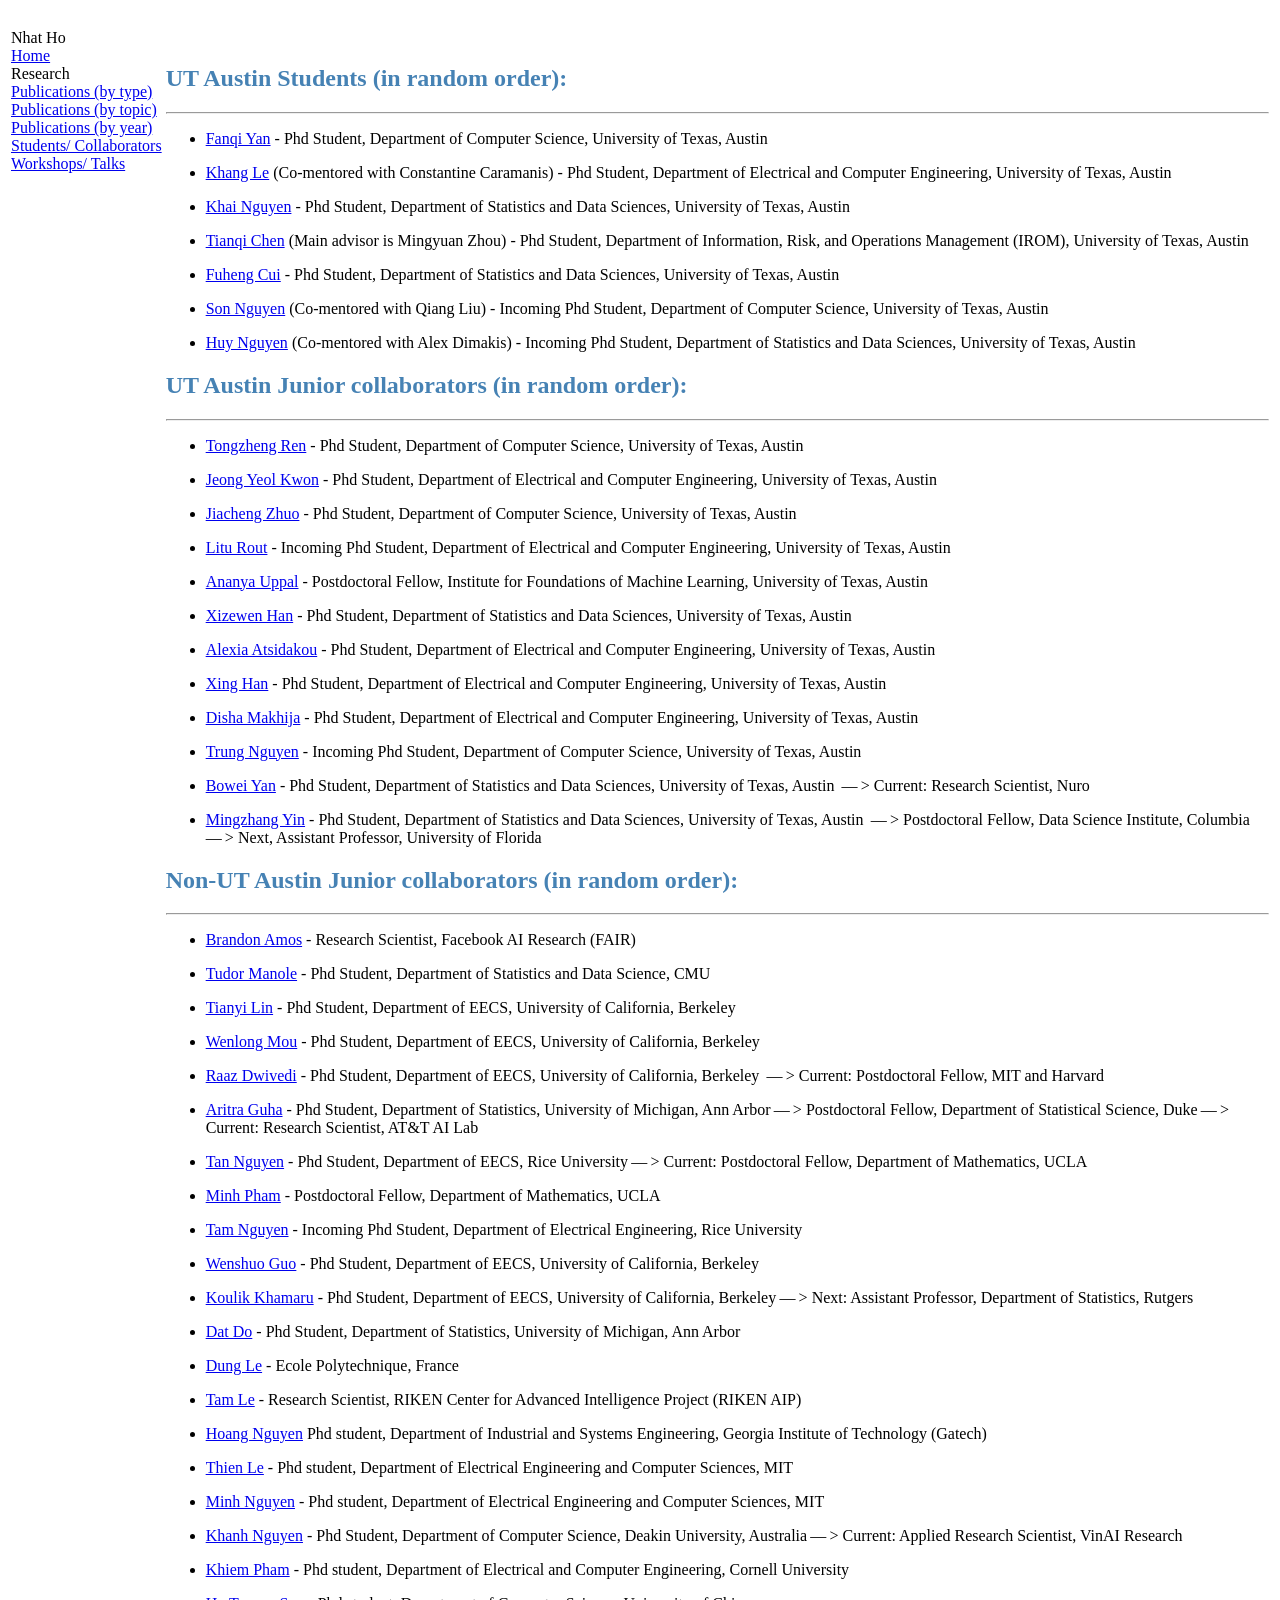
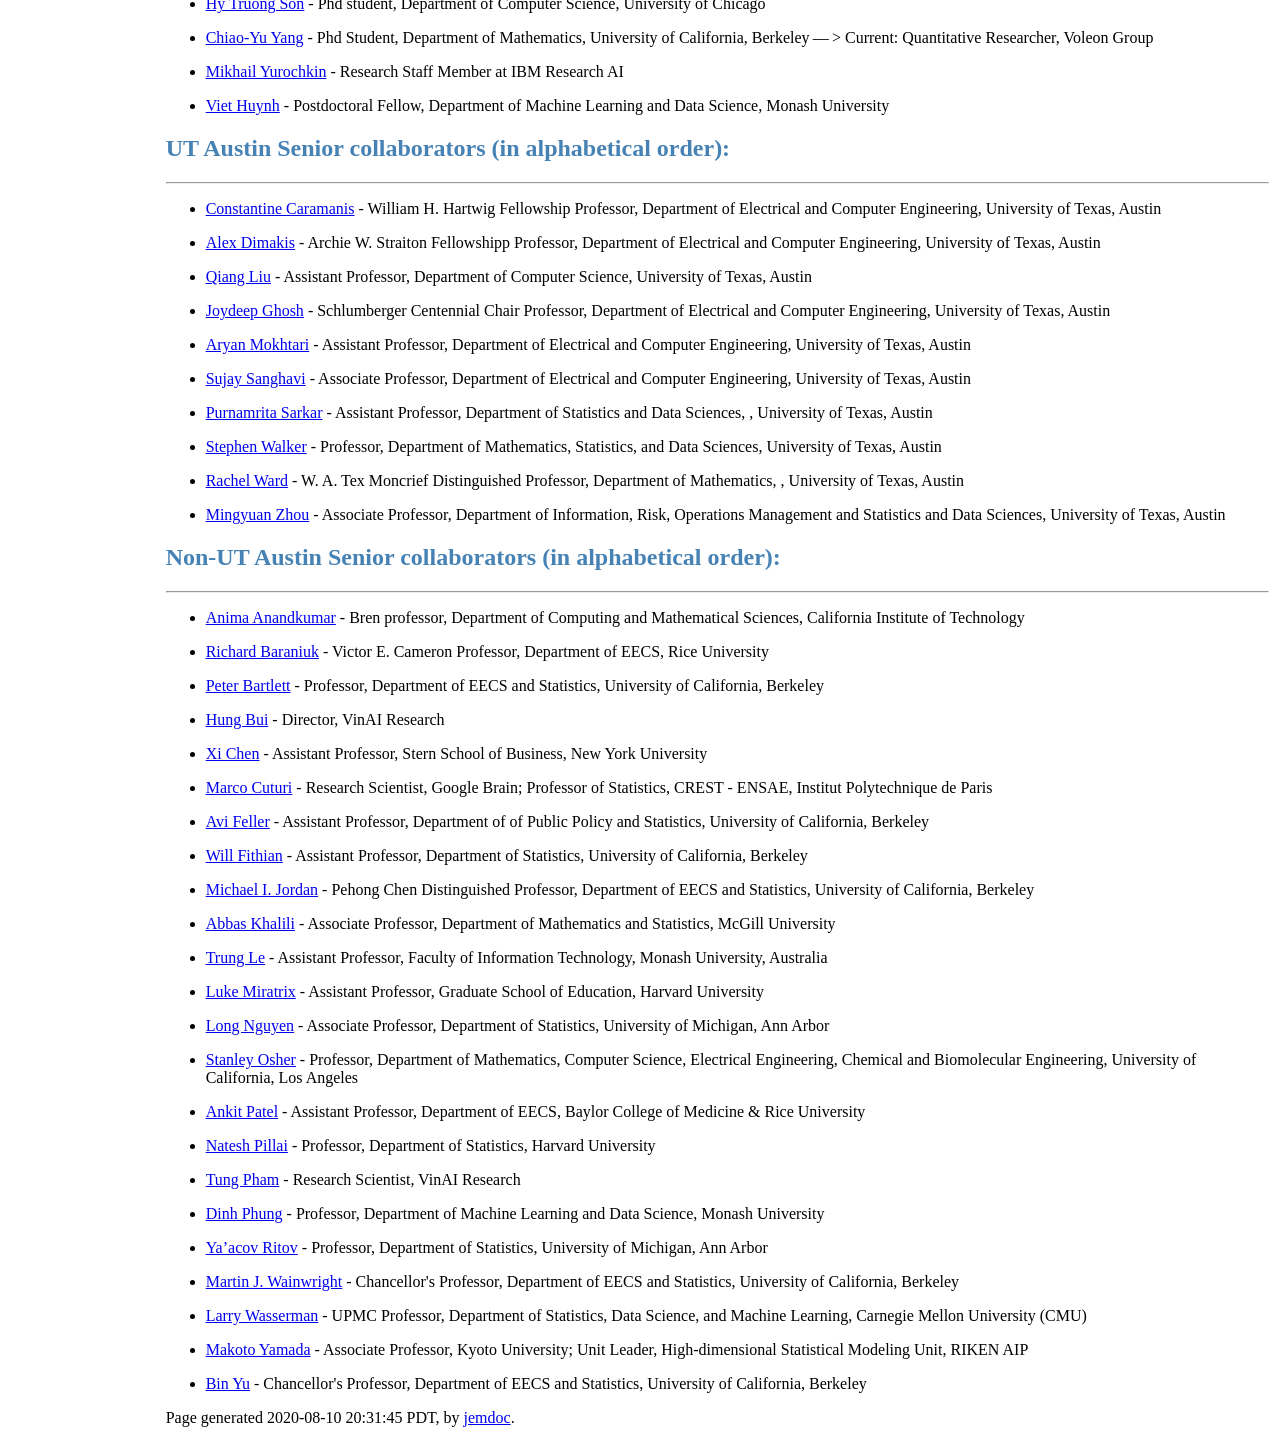
==== codes.html @ 1169338f "Initial commit" ====
<!DOCTYPE html PUBLIC "-//W3C//DTD XHTML 1.1//EN"
  "http://www.w3.org/TR/xhtml11/DTD/xhtml11.dtd">
<html xmlns="http://www.w3.org/1999/xhtml" xml:lang="en">
<head>
<meta name="generator" content="jemdoc, see http://jemdoc.jaboc.net/" />
<meta http-equiv="Content-Type" content="text/html;charset=utf-8" />
<link rel="stylesheet" href="jemdoc.css" type="text/css" />
<title></title>
</head>
<body>
<table summary="Table for page layout." id="tlayout">
<tr valign="top">
<td id="layout-menu">
<div class="menu-category"><br /></div>
<div class="menu-category">Nhat Ho</div>
<div class="menu-item"><a href="index.html">Home</a></div>
<div class="menu-category">Research</div>
<div class="menu-item"><a href="publications_type.html">Publications&nbsp;(by&nbsp;type)</a></div>
<div class="menu-item"><a href="publications_topics.html">Publications&nbsp;(by&nbsp;topic)</a></div>
<div class="menu-item"><a href="publications_year.html">Publications&nbsp;(by&nbsp;year)</a></div>
<div class="menu-item"><a href="collaborators.html" class="current">Students/&nbsp;Collaborators</a></div>
<div class="menu-item"><a href="workshops.html">Workshops/&nbsp;Talks</a></div>
</td>
<td id="layout-content">
<p><br /></p>
<h2 style="color:steelblue;">UT Austin Students (in random order):</h2>
<hr>
<ul>
<li><p><a href="https://franziskayan.github.io/"> Fanqi Yan</a> - Phd Student, Department of Computer Science, University of Texas, Austin</p>
</li>
<li><p><a href="https://lntk.github.io/"> Khang Le</a> (Co-mentored with Constantine Caramanis) - Phd Student, Department of Electrical and Computer Engineering, University of Texas, Austin</p>
</li>	
<li><p><a href="https://khainb.github.io/"> Khai Nguyen</a> - Phd Student, Department of Statistics and Data Sciences, University of Texas, Austin</p>
</li>
</li>
<li><p><a href="https://tqch.github.io/"> Tianqi Chen</a> (Main advisor is Mingyuan Zhou) - Phd Student, Department of Information, Risk, and Operations Management (IROM), University of Texas, Austin</p>
</li>
<li><p><a href="https://cuifh.github.io"> Fuheng Cui</a> - Phd Student, Department of Statistics and Data Sciences, University of Texas, Austin</p>
</li>
<li><p><a href="https://lntk.github.io/"> Son Nguyen</a> (Co-mentored with Qiang Liu) - Incoming Phd Student, Department of Computer Science, University of Texas, Austin</p>
</li>
<li><p><a href="https://lntk.github.io/"> Huy Nguyen</a> (Co-mentored with Alex Dimakis) - Incoming Phd Student, Department of Statistics and Data Sciences, University of Texas, Austin</p>
</li>
</ul>
<h2 style="color:steelblue;">UT Austin Junior collaborators (in random order):</h2>
<hr>
<ul>
<li><p><a href="https://www.cs.utexas.edu/~tzren/">Tongzheng Ren</a> - Phd Student, Department of Computer Science, University of Texas, Austin</p>
</li>
<li><p><a href="https://scholar.google.com/citations?user=QlFWnXgAAAAJ&amp;hl=en">Jeong Yeol Kwon</a> - Phd Student, Department of Electrical and Computer Engineering, University of Texas, Austin</p>
</li>
<li><p><a href="https://www.cs.utexas.edu/~jzhuo/">Jiacheng Zhuo</a> - Phd Student, Department of Computer Science, University of Texas, Austin</p>
<li><p><a href="https://liturout.github.io/">Litu Rout</a> - Incoming Phd Student, Department of Electrical and Computer Engineering, University of Texas, Austin</p>
<li><p><a href="https://ananyauppal.github.io/">Ananya Uppal</a> - Postdoctoral Fellow, Institute for Foundations of Machine Learning, University of Texas, Austin</p>
</li>
<li><p><a href="https://www.linkedin.com/in/xizewenhan"> Xizewen Han</a> - Phd Student, Department of Statistics and Data Sciences, University of Texas, Austin</p>
</li>
<li><p><a href="https://alexia-atsidakou.netlify.app/"> Alexia Atsidakou</a> - Phd Student, Department of Electrical and Computer Engineering, University of Texas, Austin</p>
</li>
<li><p><a href="https://www.linkedin.com/in/xing-han-628653b6/"> Xing Han</a> - Phd Student, Department of Electrical and Computer Engineering, University of Texas, Austin</p>
</li>
<li><p><a href="https://www.linkedin.com/in/disha-makhija-843603a0/"> Disha Makhija</a> - Phd Student, Department of Electrical and Computer Engineering, University of Texas, Austin</p>
</li>
<li><p><a href="https://www.linkedin.com/in/xing-han-628653b6/"> Trung Nguyen</a> - Incoming Phd Student, Department of Computer Science, University of Texas, Austin</p>
</li>
<li><p><a href="https://boweiyan.github.io">Bowei Yan</a> - Phd Student, Department of Statistics and Data Sciences, University of Texas, Austin &#8201;&mdash;&#8201;&gt; Current: Research Scientist, Nuro</p>
</li>
<li><p><a href="https://mingzhang-yin.github.io/">Mingzhang Yin</a> - Phd Student, Department of Statistics and Data Sciences, University of Texas, Austin &#8201;&mdash;&#8201;&gt; Postdoctoral Fellow, Data Science Institute, Columbia &#8201;&mdash;&#8201;&gt; Next, Assistant Professor, University of Florida</p>
</li>
</ul>
<h2 style="color:steelblue;">Non-UT Austin Junior collaborators (in random order):</h2>
<hr>
<ul>
<li><p><a href="http://bamos.github.io/">Brandon Amos</a> - Research Scientist, Facebook AI Research (FAIR)</p>
</li>
<li><p><a href="https://scholar.google.ca/citations?user=ATzLj8gAAAAJ&amp;hl=en">Tudor Manole</a> - Phd Student, Department of Statistics and Data Science, CMU</p>
</li>
<li><p><a href="https://tydlin.github.io/">Tianyi Lin</a> - Phd Student, Department of EECS, University of California, Berkeley</p>
</li>
<li><p><a href="http://people.eecs.berkeley.edu/~wmou/">Wenlong Mou</a> - Phd Student, Department of EECS, University of California, Berkeley</p>
</li>	
<li><p><a href="https://people.eecs.berkeley.edu/~raaz.rsk/index.html">Raaz Dwivedi</a> - Phd Student, Department of EECS, University of California, Berkeley &#8201;&mdash;&#8201;&gt; Current: Postdoctoral Fellow, MIT and Harvard</p>
</li>
<li><p><a href="http://www-personal.umich.edu/~aritra/">Aritra Guha</a> - Phd Student, Department of Statistics, University of Michigan, Ann Arbor&#8201;&mdash;&#8201;&gt; Postdoctoral Fellow, Department of Statistical Science, Duke&#8201;&mdash;&#8201;&gt; Current: Research Scientist, AT&T AI Lab</p>
</li>
<li><p><a href="http://tannguyen.blogs.rice.edu">Tan Nguyen</a> - Phd Student, Department of EECS, Rice University&#8201;&mdash;&#8201;&gt; Current: Postdoctoral Fellow, Department of Mathematics, UCLA</p>
</li>
<li><p><a href="https://scholar.google.com/citations?hl=en&user=VyDNoO4AAAAJ&view_op=list_works&sortby=pubdate">Minh Pham</a> - Postdoctoral Fellow, Department of Mathematics, UCLA</p>
</li>
<li><p><a href="https://tamnguyen9520.github.io/?fbclid=IwAR19VUKaYlRMKE5dkv-bfBw1SOw99nd_1vPqOY2RX8ZygTlpmXqbdex9mYk">Tam Nguyen</a> - Incoming Phd Student, Department of Electrical Engineering, Rice University</p>
</li>
<li><p><a href="https://rise.cs.berkeley.edu/blog/author/wguo/">Wenshuo Guo</a> - Phd Student, Department of EECS, University of California, Berkeley</p>
</li>
<li><p><a href="https://www.stat.berkeley.edu/~koulik/index.html">Koulik Khamaru</a> - Phd Student, Department of EECS, University of California, Berkeley&#8201;&mdash;&#8201;&gt; Next: Assistant Professor, Department of Statistics, Rutgers</p>
</li>
<li><p><a href="https://lsa.umich.edu/stats/people/phd-students/dodat.html">Dat Do</a> - Phd Student, Department of Statistics, University of Michigan, Ann Arbor</p>
</li>
<li><p><a href="https://www.imo-official.org/participant_r.aspx?id=27778">Dung Le</a> - Ecole Polytechnique, France</p></p>
</li>
<li><p><a href="https://sites.google.com/site/lttamvn/">Tam Le</a> - Research Scientist, RIKEN Center for Advanced Intelligence Project (RIKEN AIP)</p>
</li>
<li><p><a href="https://www.imo-official.org/participant_r.aspx?id=26060">Hoang Nguyen</a> Phd student, Department of Industrial and Systems Engineering, Georgia Institute of Technology (Gatech)</p></p>
</li>
<li><p><a href="https://openreview.net/profile?id=~Thien_Le1">Thien Le</a> - Phd student, Department of Electrical Engineering and Computer Sciences, MIT</p>
</li>
<li><p><a href="https://www.linkedin.com/in/quang-m-nguyen-191122b3/">Minh Nguyen</a> - Phd student, Department of Electrical Engineering and Computer Sciences, MIT</p>
</li>
<li><p><a href="https://scholar.google.ca/citations?user=BfF_HxYAAAAJ&amp;hl=en">Khanh Nguyen</a> - Phd Student, Department of Computer Science, Deakin University, Australia&#8201;&mdash;&#8201;&gt; Current: Applied Research Scientist, VinAI Research</p>
</li>
<li><p><a href="https://www.linkedin.com/in/khiem-duc-pham/">Khiem Pham</a> - Phd student, Department of Electrical and Computer Engineering, Cornell University</p>
</li>
<li><p><a href="http://people.cs.uchicago.edu/~hytruongson/">Hy Truong Son</a> - Phd student, Department of Computer Science, University of Chicago</p>
</li>
<li><p><a href="https://math.berkeley.edu/~chiaoyu/">Chiao-Yu Yang</a> - Phd Student, Department of Mathematics, University of California, Berkeley&#8201;&mdash;&#8201;&gt; Current: Quantitative Researcher, Voleon Group</p>
</li>
<li><p><a href="http://www-personal.umich.edu/~moonfolk/">Mikhail Yurochkin</a> - Research Staff Member at IBM Research AI</p>
</li>
<li><p><a href="http://www.deakin.edu.au/about-deakin/people/viet-huynh-huu">Viet Huynh</a> - Postdoctoral Fellow, Department of Machine Learning and Data Science, Monash University</p>
</li>
</ul>
<h2 style="color:steelblue;">UT Austin Senior collaborators (in alphabetical order):</h2>
<hr>
<ul>
<li><p><a href="http://users.ece.utexas.edu/~cmcaram/constantine_caramanis/Home.html">Constantine Caramanis</a> - William H. Hartwig Fellowship Professor, Department of Electrical and Computer Engineering, University of Texas, Austin</p>
</li>
<li><p><a href="https://users.ece.utexas.edu/~dimakis/">Alex Dimakis</a> - Archie W. Straiton Fellowshipp Professor, Department of Electrical and Computer Engineering, University of Texas, Austin</p>
</li>
<li><p><a href="https://www.cs.utexas.edu/~lqiang/">Qiang Liu</a> - Assistant Professor, Department of Computer Science, University of Texas, Austin</p>
</li>
<li><p><a href="https://scholar.google.com/citations?user=Xnk4W5cAAAAJ&hl=en">Joydeep Ghosh</a> - Schlumberger Centennial Chair Professor, Department of Electrical and Computer Engineering, University of Texas, Austin</p>
</li>
<li><p><a href="https://sites.utexas.edu/mokhtari/">Aryan Mokhtari</a> - Assistant Professor, Department of Electrical and Computer Engineering, University of Texas, Austin</p>
</li>
<li><p><a href="http://users.ece.utexas.edu/~sanghavi/">Sujay Sanghavi</a> - Associate Professor, Department of Electrical and Computer Engineering, University of Texas, Austin</p>
</li>
<li><p><a href="https://psarkar.github.io/">Purnamrita Sarkar</a> - Assistant Professor, Department of Statistics and Data Sciences, , University of Texas, Austin</p>
</li>
<li><p><a href="https://cns.utexas.edu/directory/item/15-mathematics/385-walker-stephen-g?Itemid=349">Stephen Walker</a> - Professor, Department of Mathematics, Statistics, and Data Sciences, University of Texas, Austin</p>
<li><p><a href="https://sites.google.com/prod/view/rward">Rachel Ward</a> - W. A. Tex Moncrief Distinguished Professor, Department of Mathematics, , University of Texas, Austin</p>
</li>
<li><p><a href="https://mingyuanzhou.github.io/">Mingyuan Zhou</a> - Associate Professor,  Department of Information, Risk, Operations Management and Statistics and Data Sciences, University of Texas, Austin</p>
</li>
</ul>
<h2 style="color:steelblue;">Non-UT Austin Senior collaborators (in alphabetical order):</h2>
<hr>
<ul>
<li><p><a href="http://tensorlab.cms.caltech.edu/users/anima/">Anima Anandkumar</a> - Bren professor, Department of Computing and Mathematical Sciences, California Institute of Technology</p>
</li>
<li><p><a href="http://richb.rice.edu">Richard Baraniuk</a> - Victor E. Cameron Professor, Department of EECS, Rice University</p>
</li>
<li><p><a href="https://www.stat.berkeley.edu/~bartlett/">Peter Bartlett</a> - Professor, Department of EECS and Statistics, University of California, Berkeley</p>
</li>
<li><p><a href="https://sites.google.com/site/buihhung/">Hung Bui</a> - Director, VinAI Research</p>
</li>
<li><p><a href="http://people.stern.nyu.edu/xchen3/index.html">Xi Chen</a> - Assistant Professor, Stern School of Business, New York University</p>
</li>
<li><p><a href="http://marcocuturi.net/">Marco Cuturi</a> - Research Scientist, Google Brain; Professor of Statistics, CREST - ENSAE, Institut Polytechnique de Paris</p>
</li>
<li><p><a href="http://gsppi.berkeley.edu/avi-feller/">Avi Feller</a> - Assistant Professor, Department of of Public Policy and Statistics, University of California, Berkeley</p>
</li>
<li><p><a href="https://www.stat.berkeley.edu/~wfithian/">Will Fithian</a> - Assistant Professor, Department of Statistics, University of California, Berkeley</p>
</li>
<li><p><a href="https://people.eecs.berkeley.edu/~jordan/">Michael I. Jordan</a> - Pehong Chen Distinguished Professor, Department of EECS and Statistics, University of California, Berkeley</p>
</li>
<li><p><a href="http://www.math.mcgill.ca/khalili/">Abbas Khalili</a> - Associate Professor, Department of Mathematics and Statistics, McGill University</p>
</li>
<li><p><a href="https://scholar.google.ca/citations?user=gysdMxwAAAAJ&amp;hl=en">Trung Le</a> - Assistant Professor, Faculty of Information Technology, Monash University, Australia</p>
</li>
<li><p><a href="https://scholar.harvard.edu/lmiratrix/biocv">Luke Miratrix</a> - Assistant Professor, Graduate School of Education, Harvard University</p>
</li>
<li><p><a href="http://dept.stat.lsa.umich.edu/~xuanlong/">Long Nguyen</a> - Associate Professor, Department of Statistics, University of Michigan, Ann Arbor</p>
</li>
<li><p><a href="https://www.math.ucla.edu/~sjo/">Stanley Osher</a> - Professor, Department of Mathematics, Computer Science, Electrical Engineering,
Chemical and Biomolecular Engineering, University of California, Los Angeles</p>
</li>
<li><p><a href="https://ankitlab.co/">Ankit Patel</a> - Assistant Professor, Department of EECS, Baylor College of Medicine &amp; Rice University </p>
</li>
<li><p><a href="http://www.people.fas.harvard.edu/~pillai/Welcome.html">Natesh Pillai</a> - Professor, Department of Statistics, Harvard University</p>
</li>
<li><p><a href="https://scholar.google.com.au/citations?user=KcUuEKsAAAAJ&amp;hl=en">Tung Pham</a> - Research Scientist, VinAI Research</p>
</li>
<li><p><a href="https://research.monash.edu/en/persons/dinh-phung">Dinh Phung</a> - Professor, Department of Machine Learning and Data Science, Monash University</p>
</li>
<li><p><a href="http://www-personal.umich.edu/~yritov/jr.html">Ya’acov Ritov</a> - Professor, Department of Statistics, University of Michigan, Ann Arbor</p>
</li>
<li><p><a href="http://people.eecs.berkeley.edu/~wainwrig/">Martin J. Wainwright</a> - Chancellor's Professor, Department of EECS and Statistics, University of California, Berkeley</p>
</li>
<li><p><a href="https://www.stat.cmu.edu/~larry/">Larry Wasserman</a> - UPMC Professor, Department of Statistics, Data Science, and Machine Learning, Carnegie Mellon University (CMU)</p>
</li>
<li><p><a href="https://riken-yamada.github.io/profile.html">Makoto Yamada</a> - Associate Professor, Kyoto University; Unit Leader, High-dimensional Statistical Modeling Unit, RIKEN AIP</p>
</li>
<li><p><a href="https://www.stat.berkeley.edu/~binyu/Site/Welcome.html">Bin Yu</a> - Chancellor's Professor, Department of EECS and Statistics, University of California, Berkeley</p>
</li>
</ul>
<div id="footer">
<div id="footer-text">
Page generated 2020-08-10 20:31:45 PDT, by <a href="http://jemdoc.jaboc.net/">jemdoc</a>.
</div>
</div>
</td>
</tr>
</table>
</body>
</html>
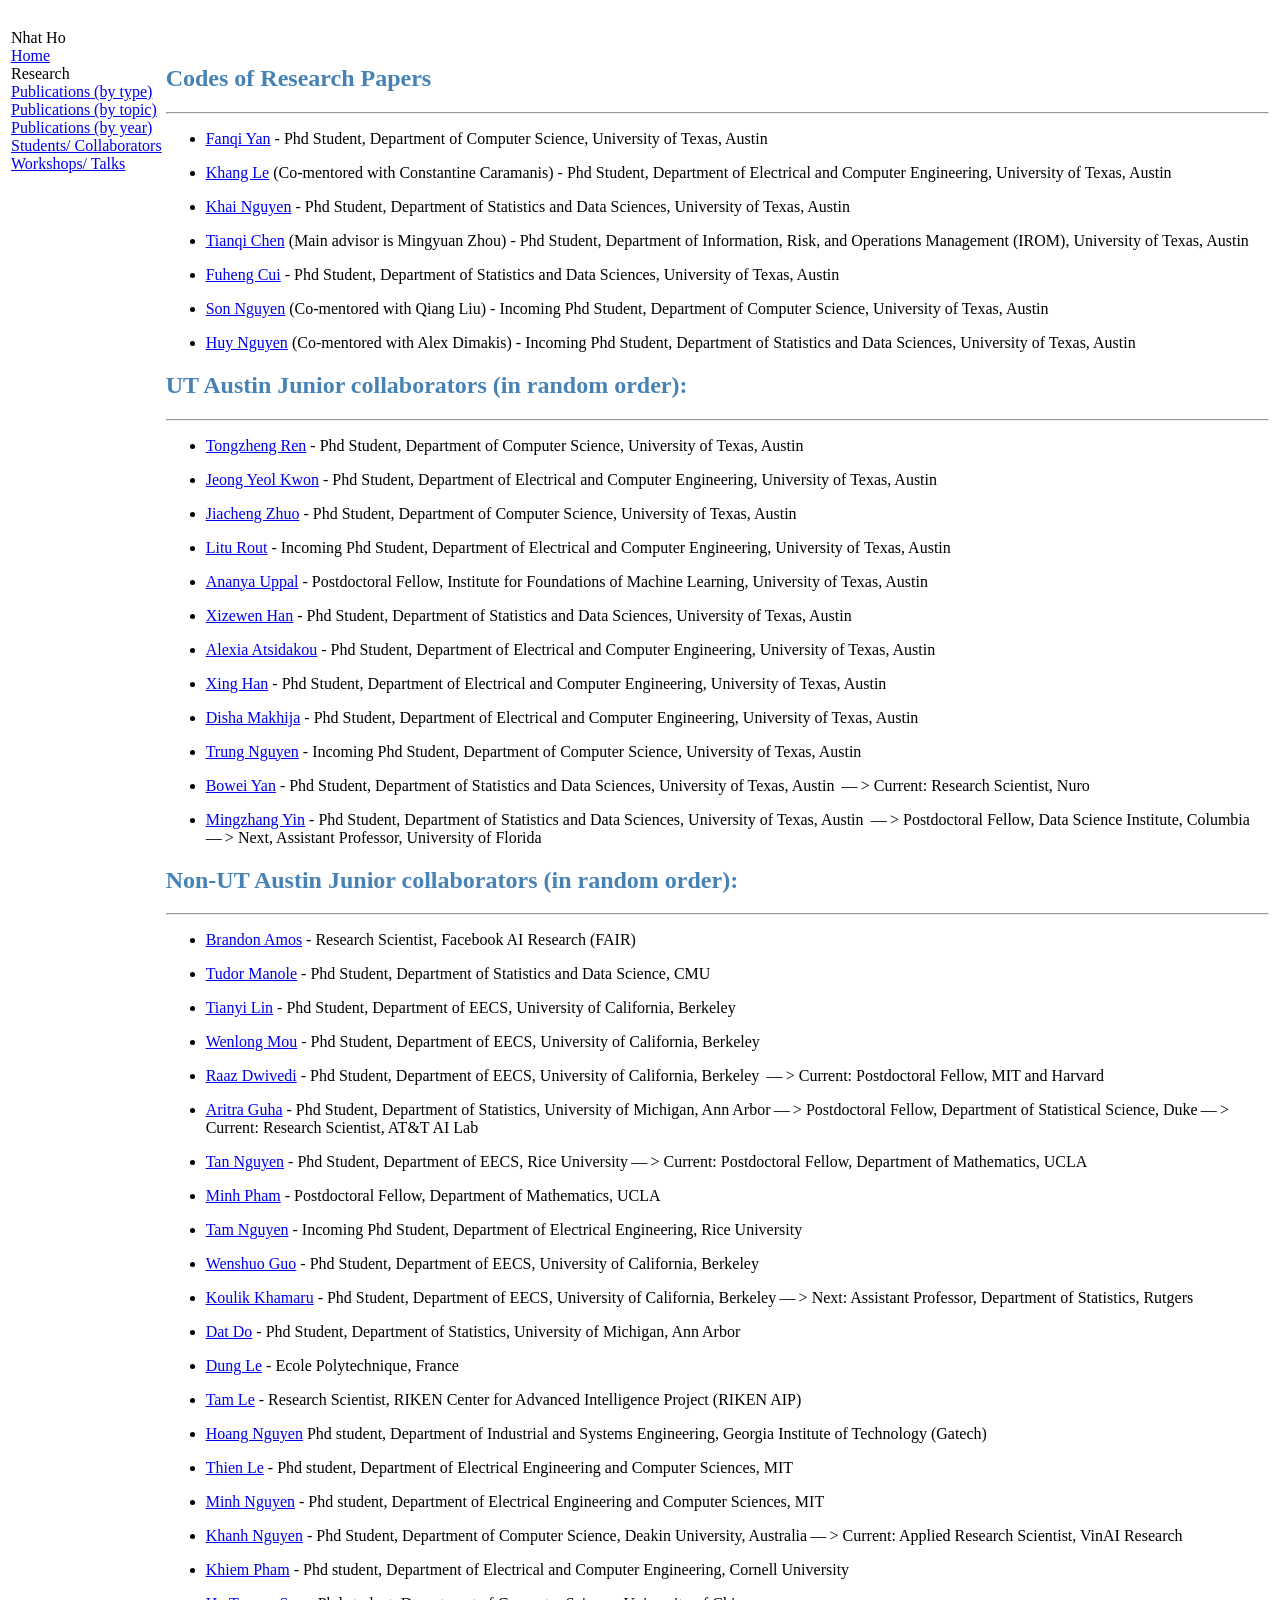
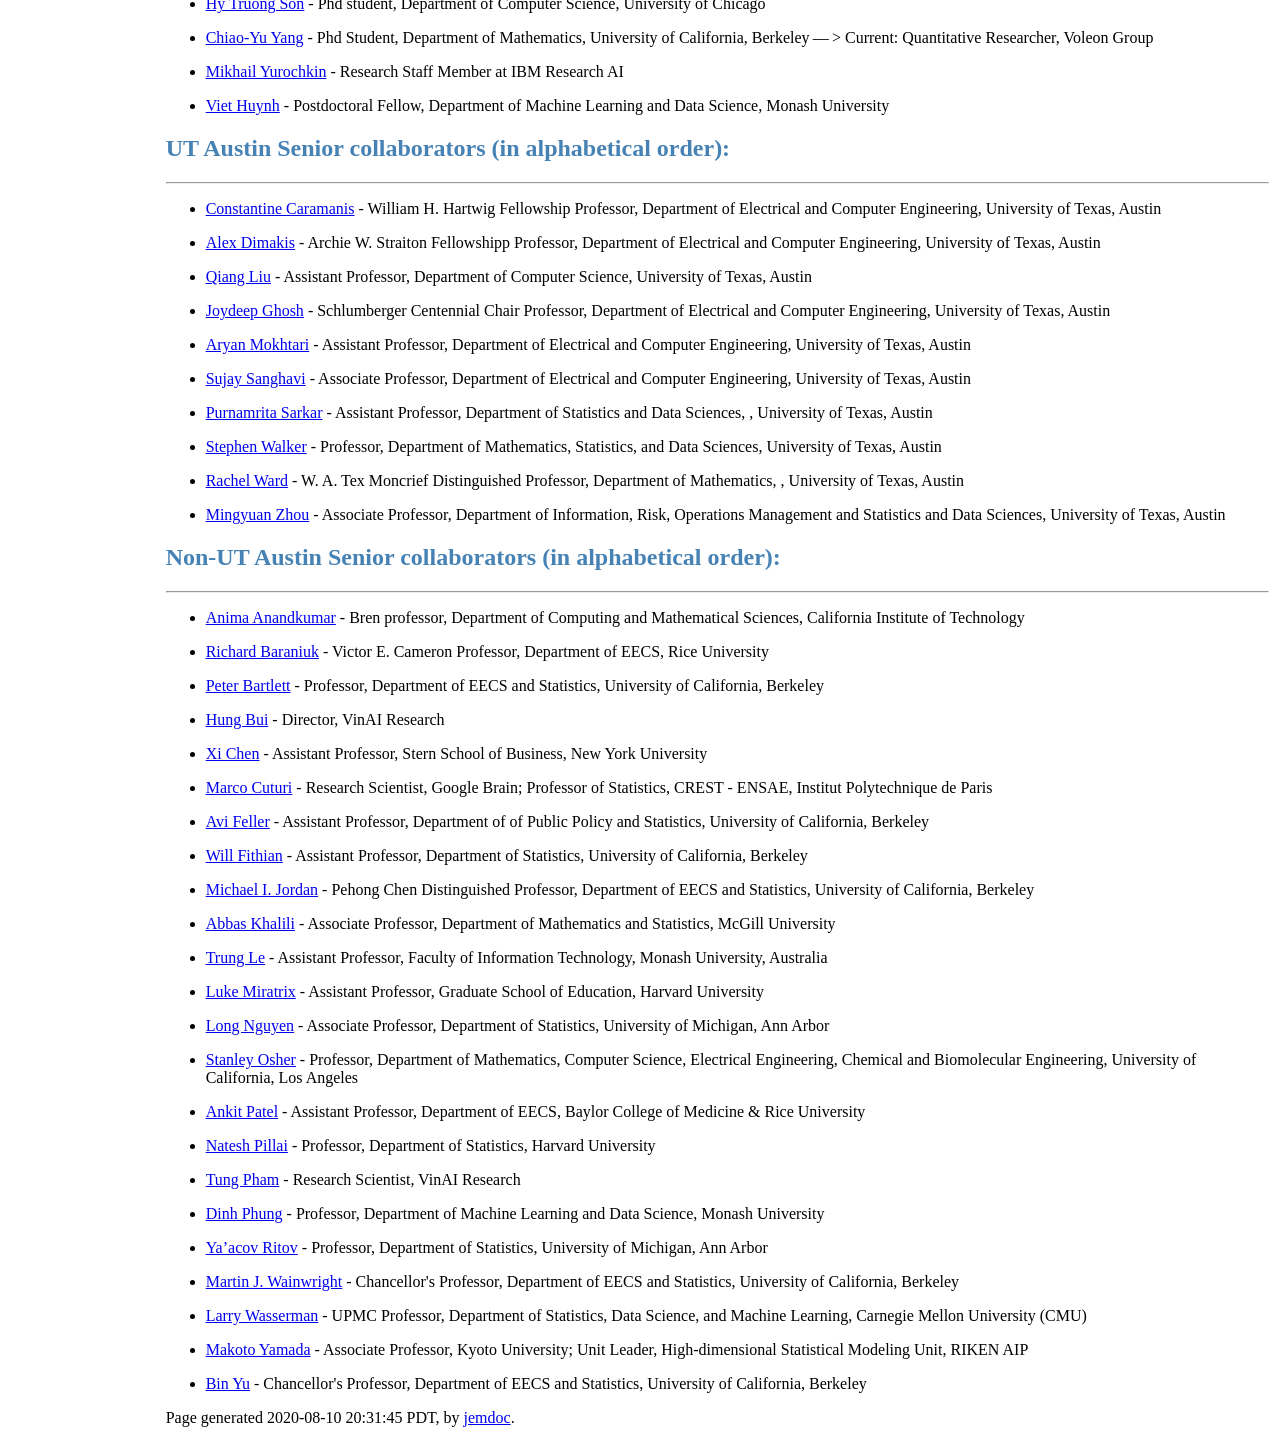
==== commit c491045a: "Initial commit" ====
--- a/codes.html
+++ b/codes.html
@@ -23,7 +23,7 @@
 </td>
 <td id="layout-content">
 <p><br /></p>
-<h2 style="color:steelblue;">UT Austin Students (in random order):</h2>
+<h2 style="color:steelblue;">Codes of Research Papers</h2>
 <hr>
 <ul>
 <li><p><a href="https://franziskayan.github.io/"> Fanqi Yan</a> - Phd Student, Department of Computer Science, University of Texas, Austin</p>
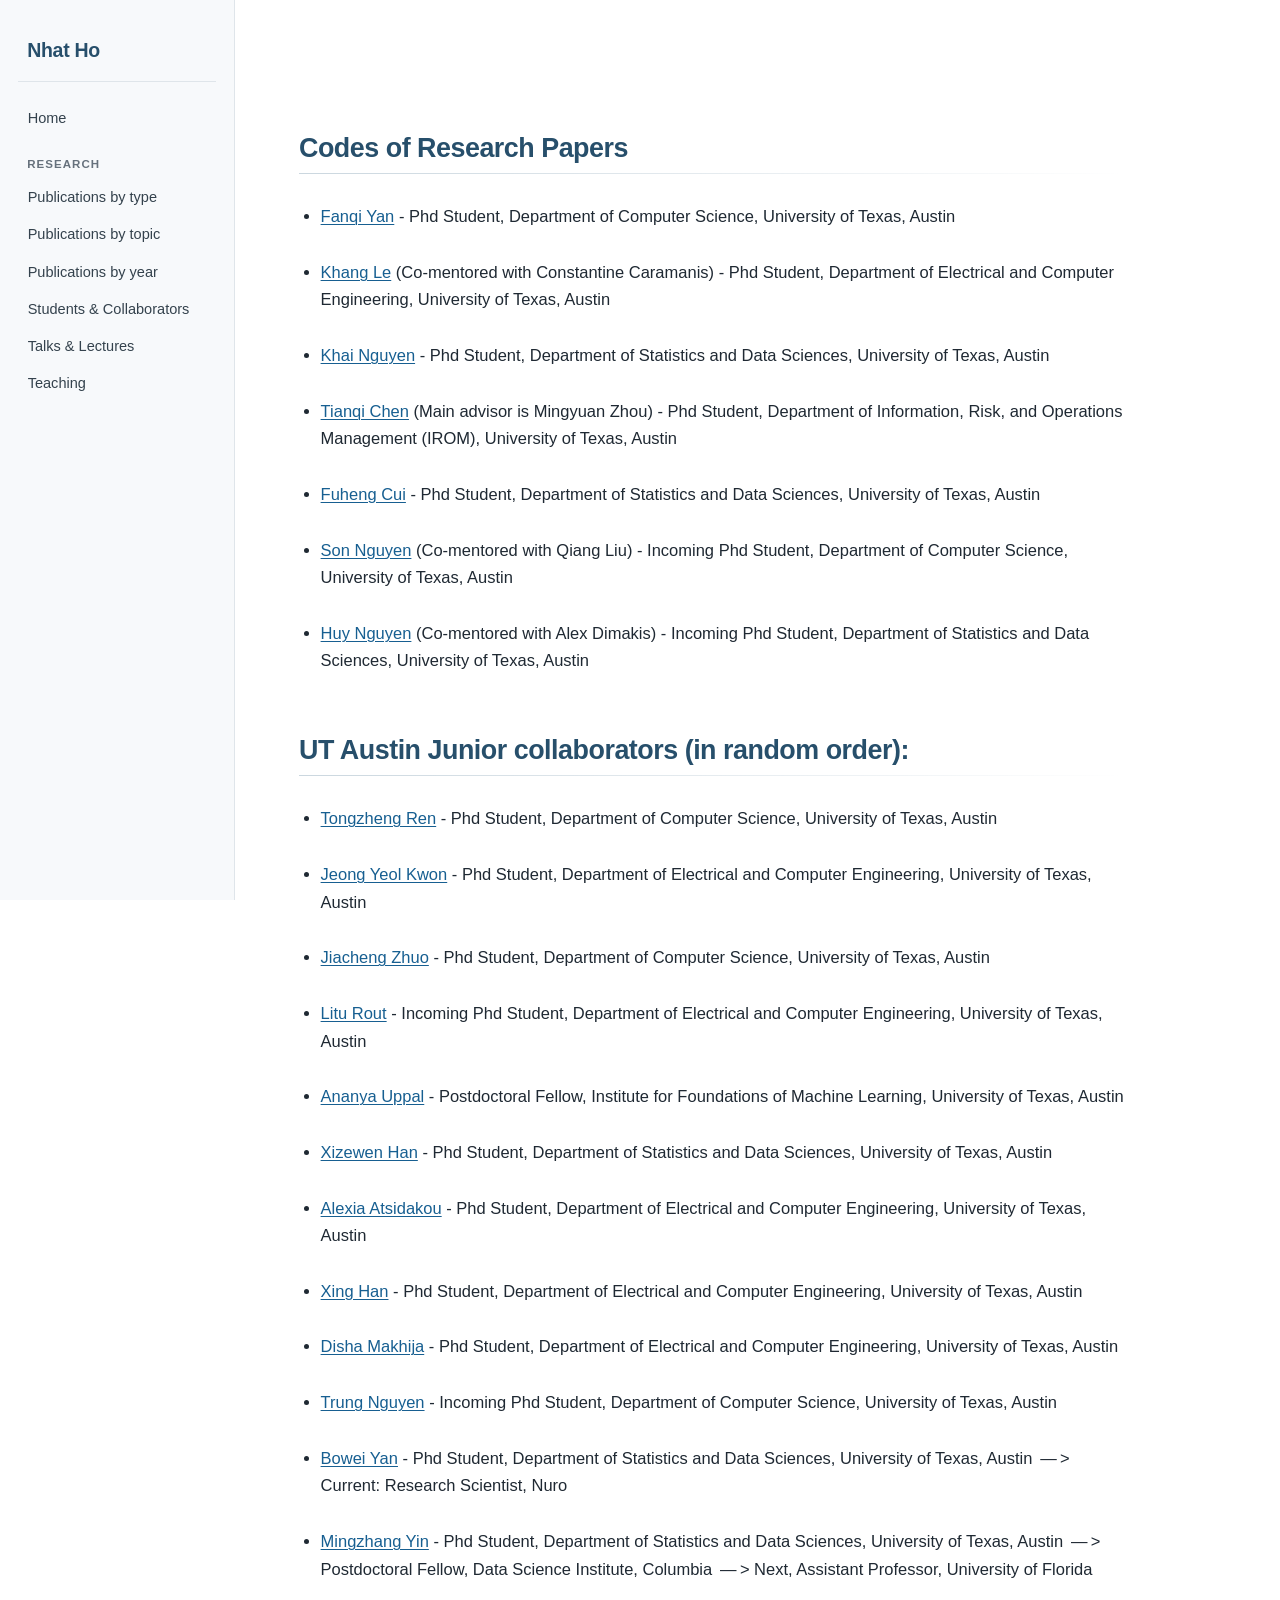
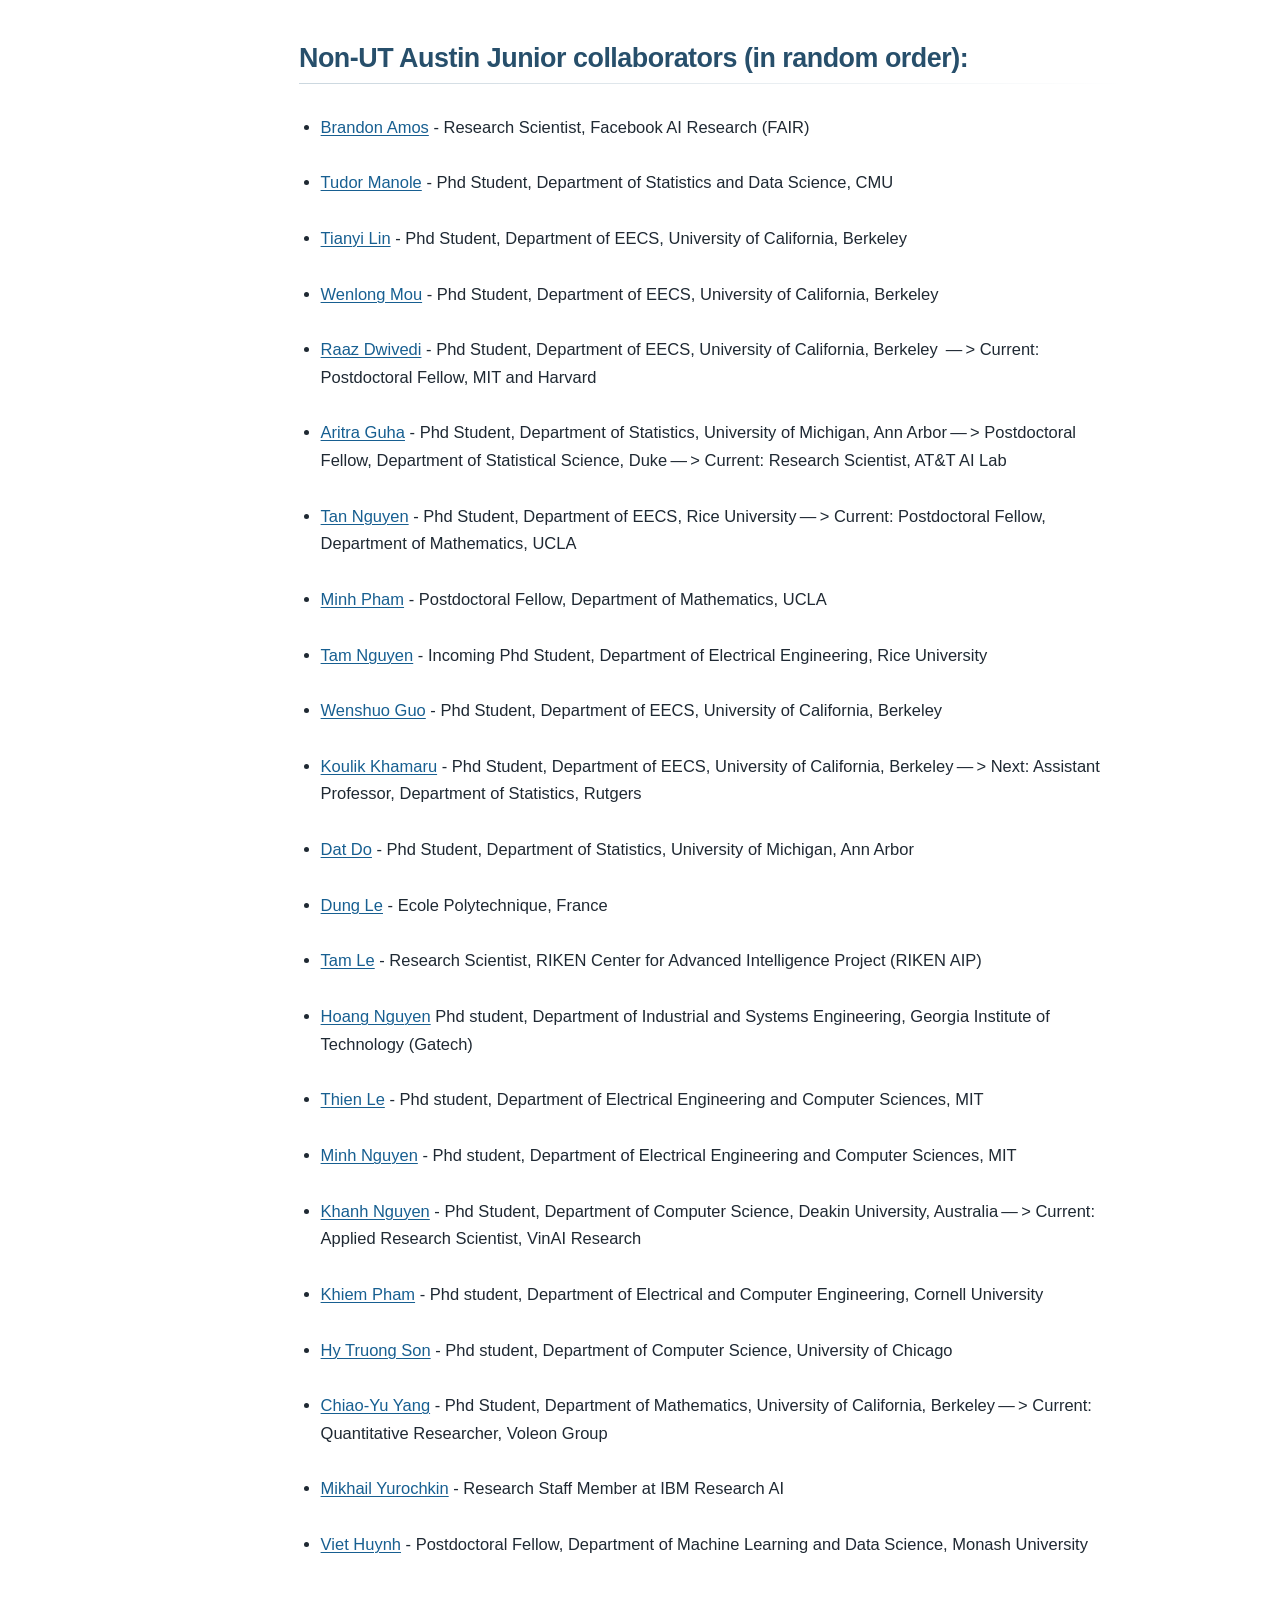
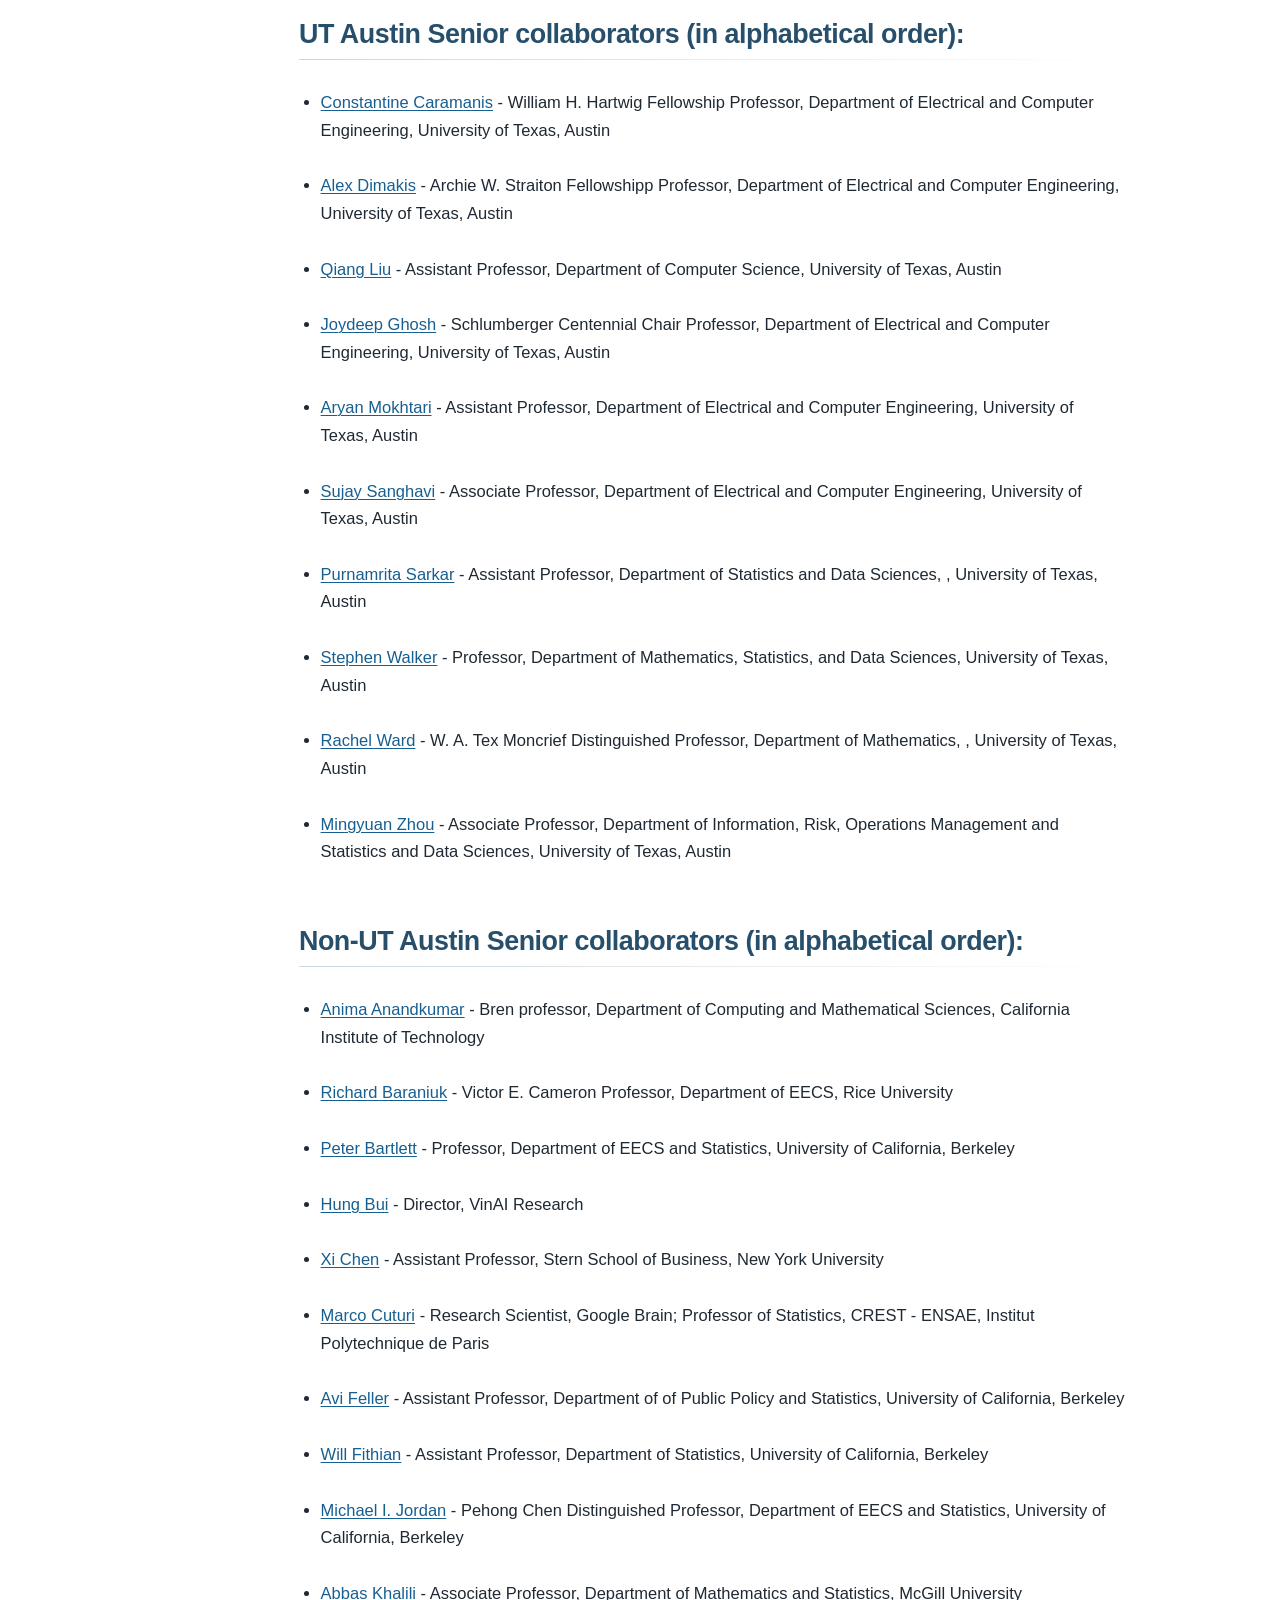
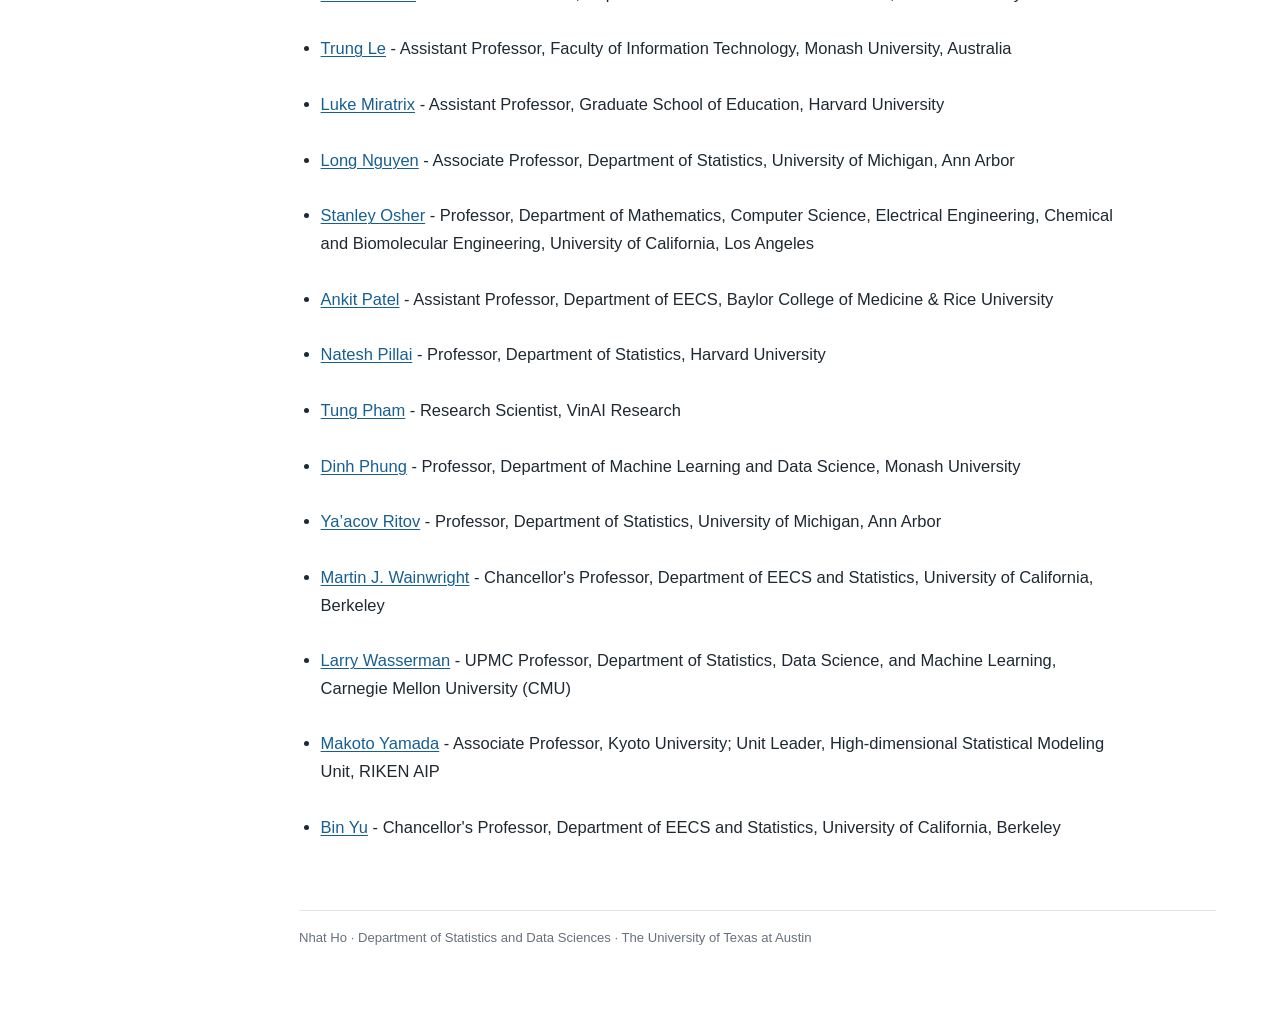
==== commit 56ce02ce: "Initial commit" ====
--- a/codes.html
+++ b/codes.html
@@ -1,38 +1,24 @@
-<!DOCTYPE html PUBLIC "-//W3C//DTD XHTML 1.1//EN"
-  "http://www.w3.org/TR/xhtml11/DTD/xhtml11.dtd">
-<html xmlns="http://www.w3.org/1999/xhtml" xml:lang="en">
+<!doctype html>
+<html lang="en">
 <head>
-<meta name="generator" content="jemdoc, see http://jemdoc.jaboc.net/" />
-<meta http-equiv="Content-Type" content="text/html;charset=utf-8" />
-<link rel="stylesheet" href="jemdoc.css" type="text/css" />
-<title></title>
-</head>
+
+
+
+
+<meta charset="utf-8"/><meta content="width=device-width, initial-scale=1" name="viewport"/><link href="jemdoc.css" rel="stylesheet"/><title>Code | Nhat Ho</title></head>
 <body>
-<table summary="Table for page layout." id="tlayout">
-<tr valign="top">
-<td id="layout-menu">
-<div class="menu-category"><br /></div>
-<div class="menu-category">Nhat Ho</div>
-<div class="menu-item"><a href="index.html">Home</a></div>
-<div class="menu-category">Research</div>
-<div class="menu-item"><a href="publications_type.html">Publications&nbsp;(by&nbsp;type)</a></div>
-<div class="menu-item"><a href="publications_topics.html">Publications&nbsp;(by&nbsp;topic)</a></div>
-<div class="menu-item"><a href="publications_year.html">Publications&nbsp;(by&nbsp;year)</a></div>
-<div class="menu-item"><a href="collaborators.html" class="current">Students/&nbsp;Collaborators</a></div>
-<div class="menu-item"><a href="workshops.html">Workshops/&nbsp;Talks</a></div>
-</td>
-<td id="layout-content">
-<p><br /></p>
-<h2 style="color:steelblue;">Codes of Research Papers</h2>
-<hr>
+<div id="site-shell"><aside id="layout-menu"><div class="site-name"><a href="index.html">Nhat Ho</a></div><nav aria-label="Primary navigation" class="primary-nav"><div class="menu-item"><a href="index.html">Home</a></div><div class="menu-label">Research</div><div class="menu-item"><a href="publications_type.html">Publications by type</a></div><div class="menu-item"><a href="publications_topics.html">Publications by topic</a></div><div class="menu-item"><a href="publications_year.html">Publications by year</a></div><div class="menu-item"><a href="collaborators.html">Students &amp; Collaborators</a></div><div class="menu-item"><a href="workshops.html">Talks &amp; Lectures</a></div><div class="menu-item"><a href="teaching.html">Teaching</a></div></nav></aside><main id="layout-content">
+<p><br/></p>
+<h2>Codes of Research Papers</h2>
+<hr/>
 <ul>
 <li><p><a href="https://franziskayan.github.io/"> Fanqi Yan</a> - Phd Student, Department of Computer Science, University of Texas, Austin</p>
 </li>
 <li><p><a href="https://lntk.github.io/"> Khang Le</a> (Co-mentored with Constantine Caramanis) - Phd Student, Department of Electrical and Computer Engineering, University of Texas, Austin</p>
-</li>	
+</li>
 <li><p><a href="https://khainb.github.io/"> Khai Nguyen</a> - Phd Student, Department of Statistics and Data Sciences, University of Texas, Austin</p>
 </li>
-</li>
+
 <li><p><a href="https://tqch.github.io/"> Tianqi Chen</a> (Main advisor is Mingyuan Zhou) - Phd Student, Department of Information, Risk, and Operations Management (IROM), University of Texas, Austin</p>
 </li>
 <li><p><a href="https://cuifh.github.io"> Fuheng Cui</a> - Phd Student, Department of Statistics and Data Sciences, University of Texas, Austin</p>
@@ -42,8 +28,8 @@
 <li><p><a href="https://lntk.github.io/"> Huy Nguyen</a> (Co-mentored with Alex Dimakis) - Incoming Phd Student, Department of Statistics and Data Sciences, University of Texas, Austin</p>
 </li>
 </ul>
-<h2 style="color:steelblue;">UT Austin Junior collaborators (in random order):</h2>
-<hr>
+<h2>UT Austin Junior collaborators (in random order):</h2>
+<hr/>
 <ul>
 <li><p><a href="https://www.cs.utexas.edu/~tzren/">Tongzheng Ren</a> - Phd Student, Department of Computer Science, University of Texas, Austin</p>
 </li>
@@ -63,13 +49,13 @@
 </li>
 <li><p><a href="https://www.linkedin.com/in/xing-han-628653b6/"> Trung Nguyen</a> - Incoming Phd Student, Department of Computer Science, University of Texas, Austin</p>
 </li>
-<li><p><a href="https://boweiyan.github.io">Bowei Yan</a> - Phd Student, Department of Statistics and Data Sciences, University of Texas, Austin &#8201;&mdash;&#8201;&gt; Current: Research Scientist, Nuro</p>
+<li><p><a href="https://boweiyan.github.io">Bowei Yan</a> - Phd Student, Department of Statistics and Data Sciences, University of Texas, Austin  — &gt; Current: Research Scientist, Nuro</p>
 </li>
-<li><p><a href="https://mingzhang-yin.github.io/">Mingzhang Yin</a> - Phd Student, Department of Statistics and Data Sciences, University of Texas, Austin &#8201;&mdash;&#8201;&gt; Postdoctoral Fellow, Data Science Institute, Columbia &#8201;&mdash;&#8201;&gt; Next, Assistant Professor, University of Florida</p>
+<li><p><a href="https://mingzhang-yin.github.io/">Mingzhang Yin</a> - Phd Student, Department of Statistics and Data Sciences, University of Texas, Austin  — &gt; Postdoctoral Fellow, Data Science Institute, Columbia  — &gt; Next, Assistant Professor, University of Florida</p>
 </li>
-</ul>
-<h2 style="color:steelblue;">Non-UT Austin Junior collaborators (in random order):</h2>
-<hr>
+</li></li></ul>
+<h2>Non-UT Austin Junior collaborators (in random order):</h2>
+<hr/>
 <ul>
 <li><p><a href="http://bamos.github.io/">Brandon Amos</a> - Research Scientist, Facebook AI Research (FAIR)</p>
 </li>
@@ -78,48 +64,48 @@
 <li><p><a href="https://tydlin.github.io/">Tianyi Lin</a> - Phd Student, Department of EECS, University of California, Berkeley</p>
 </li>
 <li><p><a href="http://people.eecs.berkeley.edu/~wmou/">Wenlong Mou</a> - Phd Student, Department of EECS, University of California, Berkeley</p>
-</li>	
-<li><p><a href="https://people.eecs.berkeley.edu/~raaz.rsk/index.html">Raaz Dwivedi</a> - Phd Student, Department of EECS, University of California, Berkeley &#8201;&mdash;&#8201;&gt; Current: Postdoctoral Fellow, MIT and Harvard</p>
 </li>
-<li><p><a href="http://www-personal.umich.edu/~aritra/">Aritra Guha</a> - Phd Student, Department of Statistics, University of Michigan, Ann Arbor&#8201;&mdash;&#8201;&gt; Postdoctoral Fellow, Department of Statistical Science, Duke&#8201;&mdash;&#8201;&gt; Current: Research Scientist, AT&T AI Lab</p>
+<li><p><a href="https://people.eecs.berkeley.edu/~raaz.rsk/index.html">Raaz Dwivedi</a> - Phd Student, Department of EECS, University of California, Berkeley  — &gt; Current: Postdoctoral Fellow, MIT and Harvard</p>
 </li>
-<li><p><a href="http://tannguyen.blogs.rice.edu">Tan Nguyen</a> - Phd Student, Department of EECS, Rice University&#8201;&mdash;&#8201;&gt; Current: Postdoctoral Fellow, Department of Mathematics, UCLA</p>
+<li><p><a href="http://www-personal.umich.edu/~aritra/">Aritra Guha</a> - Phd Student, Department of Statistics, University of Michigan, Ann Arbor — &gt; Postdoctoral Fellow, Department of Statistical Science, Duke — &gt; Current: Research Scientist, AT&amp;T AI Lab</p>
 </li>
-<li><p><a href="https://scholar.google.com/citations?hl=en&user=VyDNoO4AAAAJ&view_op=list_works&sortby=pubdate">Minh Pham</a> - Postdoctoral Fellow, Department of Mathematics, UCLA</p>
+<li><p><a href="http://tannguyen.blogs.rice.edu">Tan Nguyen</a> - Phd Student, Department of EECS, Rice University — &gt; Current: Postdoctoral Fellow, Department of Mathematics, UCLA</p>
+</li>
+<li><p><a href="https://scholar.google.com/citations?hl=en&amp;user=VyDNoO4AAAAJ&amp;view_op=list_works&amp;sortby=pubdate">Minh Pham</a> - Postdoctoral Fellow, Department of Mathematics, UCLA</p>
 </li>
 <li><p><a href="https://tamnguyen9520.github.io/?fbclid=IwAR19VUKaYlRMKE5dkv-bfBw1SOw99nd_1vPqOY2RX8ZygTlpmXqbdex9mYk">Tam Nguyen</a> - Incoming Phd Student, Department of Electrical Engineering, Rice University</p>
 </li>
 <li><p><a href="https://rise.cs.berkeley.edu/blog/author/wguo/">Wenshuo Guo</a> - Phd Student, Department of EECS, University of California, Berkeley</p>
 </li>
-<li><p><a href="https://www.stat.berkeley.edu/~koulik/index.html">Koulik Khamaru</a> - Phd Student, Department of EECS, University of California, Berkeley&#8201;&mdash;&#8201;&gt; Next: Assistant Professor, Department of Statistics, Rutgers</p>
+<li><p><a href="https://www.stat.berkeley.edu/~koulik/index.html">Koulik Khamaru</a> - Phd Student, Department of EECS, University of California, Berkeley — &gt; Next: Assistant Professor, Department of Statistics, Rutgers</p>
 </li>
 <li><p><a href="https://lsa.umich.edu/stats/people/phd-students/dodat.html">Dat Do</a> - Phd Student, Department of Statistics, University of Michigan, Ann Arbor</p>
 </li>
-<li><p><a href="https://www.imo-official.org/participant_r.aspx?id=27778">Dung Le</a> - Ecole Polytechnique, France</p></p>
+<li><p><a href="https://www.imo-official.org/participant_r.aspx?id=27778">Dung Le</a> - Ecole Polytechnique, France</p>
 </li>
 <li><p><a href="https://sites.google.com/site/lttamvn/">Tam Le</a> - Research Scientist, RIKEN Center for Advanced Intelligence Project (RIKEN AIP)</p>
 </li>
-<li><p><a href="https://www.imo-official.org/participant_r.aspx?id=26060">Hoang Nguyen</a> Phd student, Department of Industrial and Systems Engineering, Georgia Institute of Technology (Gatech)</p></p>
+<li><p><a href="https://www.imo-official.org/participant_r.aspx?id=26060">Hoang Nguyen</a> Phd student, Department of Industrial and Systems Engineering, Georgia Institute of Technology (Gatech)</p>
 </li>
 <li><p><a href="https://openreview.net/profile?id=~Thien_Le1">Thien Le</a> - Phd student, Department of Electrical Engineering and Computer Sciences, MIT</p>
 </li>
 <li><p><a href="https://www.linkedin.com/in/quang-m-nguyen-191122b3/">Minh Nguyen</a> - Phd student, Department of Electrical Engineering and Computer Sciences, MIT</p>
 </li>
-<li><p><a href="https://scholar.google.ca/citations?user=BfF_HxYAAAAJ&amp;hl=en">Khanh Nguyen</a> - Phd Student, Department of Computer Science, Deakin University, Australia&#8201;&mdash;&#8201;&gt; Current: Applied Research Scientist, VinAI Research</p>
+<li><p><a href="https://scholar.google.ca/citations?user=BfF_HxYAAAAJ&amp;hl=en">Khanh Nguyen</a> - Phd Student, Department of Computer Science, Deakin University, Australia — &gt; Current: Applied Research Scientist, VinAI Research</p>
 </li>
 <li><p><a href="https://www.linkedin.com/in/khiem-duc-pham/">Khiem Pham</a> - Phd student, Department of Electrical and Computer Engineering, Cornell University</p>
 </li>
 <li><p><a href="http://people.cs.uchicago.edu/~hytruongson/">Hy Truong Son</a> - Phd student, Department of Computer Science, University of Chicago</p>
 </li>
-<li><p><a href="https://math.berkeley.edu/~chiaoyu/">Chiao-Yu Yang</a> - Phd Student, Department of Mathematics, University of California, Berkeley&#8201;&mdash;&#8201;&gt; Current: Quantitative Researcher, Voleon Group</p>
+<li><p><a href="https://math.berkeley.edu/~chiaoyu/">Chiao-Yu Yang</a> - Phd Student, Department of Mathematics, University of California, Berkeley — &gt; Current: Quantitative Researcher, Voleon Group</p>
 </li>
 <li><p><a href="http://www-personal.umich.edu/~moonfolk/">Mikhail Yurochkin</a> - Research Staff Member at IBM Research AI</p>
 </li>
 <li><p><a href="http://www.deakin.edu.au/about-deakin/people/viet-huynh-huu">Viet Huynh</a> - Postdoctoral Fellow, Department of Machine Learning and Data Science, Monash University</p>
 </li>
 </ul>
-<h2 style="color:steelblue;">UT Austin Senior collaborators (in alphabetical order):</h2>
-<hr>
+<h2>UT Austin Senior collaborators (in alphabetical order):</h2>
+<hr/>
 <ul>
 <li><p><a href="http://users.ece.utexas.edu/~cmcaram/constantine_caramanis/Home.html">Constantine Caramanis</a> - William H. Hartwig Fellowship Professor, Department of Electrical and Computer Engineering, University of Texas, Austin</p>
 </li>
@@ -127,7 +113,7 @@
 </li>
 <li><p><a href="https://www.cs.utexas.edu/~lqiang/">Qiang Liu</a> - Assistant Professor, Department of Computer Science, University of Texas, Austin</p>
 </li>
-<li><p><a href="https://scholar.google.com/citations?user=Xnk4W5cAAAAJ&hl=en">Joydeep Ghosh</a> - Schlumberger Centennial Chair Professor, Department of Electrical and Computer Engineering, University of Texas, Austin</p>
+<li><p><a href="https://scholar.google.com/citations?user=Xnk4W5cAAAAJ&amp;hl=en">Joydeep Ghosh</a> - Schlumberger Centennial Chair Professor, Department of Electrical and Computer Engineering, University of Texas, Austin</p>
 </li>
 <li><p><a href="https://sites.utexas.edu/mokhtari/">Aryan Mokhtari</a> - Assistant Professor, Department of Electrical and Computer Engineering, University of Texas, Austin</p>
 </li>
@@ -140,9 +126,9 @@
 </li>
 <li><p><a href="https://mingyuanzhou.github.io/">Mingyuan Zhou</a> - Associate Professor,  Department of Information, Risk, Operations Management and Statistics and Data Sciences, University of Texas, Austin</p>
 </li>
-</ul>
-<h2 style="color:steelblue;">Non-UT Austin Senior collaborators (in alphabetical order):</h2>
-<hr>
+</li></ul>
+<h2>Non-UT Austin Senior collaborators (in alphabetical order):</h2>
+<hr/>
 <ul>
 <li><p><a href="http://tensorlab.cms.caltech.edu/users/anima/">Anima Anandkumar</a> - Bren professor, Department of Computing and Mathematical Sciences, California Institute of Technology</p>
 </li>
@@ -193,12 +179,8 @@
 </li>
 </ul>
 <div id="footer">
-<div id="footer-text">
-Page generated 2020-08-10 20:31:45 PDT, by <a href="http://jemdoc.jaboc.net/">jemdoc</a>.
+<div id="footer-text">Nhat Ho · Department of Statistics and Data Sciences · The University of Texas at Austin</div>
 </div>
-</div>
-</td>
-</tr>
-</table>
+</main></div>
 </body>
-</html>
+</html>
--- a/jemdoc.css
+++ b/jemdoc.css
@@ -0,0 +1,349 @@
+/* Modern academic theme for Nhat Ho's homepage
+   Keeps the restrained Jemdoc character while adding responsive layout,
+   contemporary typography, clearer hierarchy, and better mobile behavior. */
+
+:root {
+  --bg: #f4f6f8;
+  --surface: #ffffff;
+  --sidebar: #f7f9fb;
+  --text: #1f2933;
+  --muted: #66717c;
+  --heading: #274f6b;
+  --accent: #2f6688;
+  --accent-dark: #214b66;
+  --link: #175f91;
+  --link-hover: #a64b00;
+  --border: #dfe5ea;
+  --soft-border: #e9edf1;
+  --shadow: 0 12px 34px rgba(31, 41, 51, 0.07);
+  --radius: 14px;
+  --content-width: 1100px;
+  --sidebar-width: 235px;
+}
+
+* { box-sizing: border-box; }
+
+html {
+  scroll-behavior: smooth;
+  -webkit-text-size-adjust: 100%;
+}
+
+body {
+  margin: 0;
+  background: var(--bg);
+  color: var(--text);
+  font-family: -apple-system, BlinkMacSystemFont, "Segoe UI", Roboto, Helvetica, Arial, sans-serif;
+  font-size: 16.5px;
+  line-height: 1.67;
+  text-rendering: optimizeLegibility;
+}
+
+#site-shell {
+  display: grid;
+  grid-template-columns: var(--sidebar-width) minmax(0, 1fr);
+  width: min(1440px, 100%);
+  min-height: 100vh;
+  margin: 0 auto;
+  background: var(--surface);
+  box-shadow: var(--shadow);
+}
+
+#layout-menu {
+  position: sticky;
+  top: 0;
+  align-self: start;
+  height: 100vh;
+  padding: 2.1rem 1.15rem 2rem;
+  background: var(--sidebar);
+  border-right: 1px solid var(--border);
+  overflow-y: auto;
+}
+
+.site-name {
+  margin: 0 0 1.2rem;
+  padding: 0 .55rem .95rem;
+  border-bottom: 1px solid var(--border);
+  font-size: 1.22rem;
+  font-weight: 720;
+  letter-spacing: -.015em;
+}
+
+.site-name a {
+  color: var(--heading);
+  text-decoration: none;
+}
+
+.primary-nav { display: block; }
+
+.menu-category,
+.menu-label {
+  margin: 1.15rem .55rem .42rem;
+  color: var(--muted);
+  font-size: .72rem;
+  font-weight: 760;
+  letter-spacing: .09em;
+  text-transform: uppercase;
+}
+
+.menu-item { margin: .14rem 0; }
+
+.menu-item a,
+.nav-link {
+  display: block;
+  padding: .48rem .58rem;
+  border-radius: 8px;
+  color: #34424d;
+  font-size: .91rem;
+  line-height: 1.34;
+  text-decoration: none;
+  transition: background-color .15s ease, color .15s ease;
+}
+
+.menu-item a:hover,
+.nav-link:hover {
+  background: #eaf0f4;
+  color: var(--accent-dark);
+}
+
+.menu-item a.current,
+.nav-link.current {
+  background: #e2ebf1;
+  color: var(--accent-dark);
+  font-weight: 680;
+}
+
+#layout-menu hr,
+#layout-menu br { display: none; }
+
+#layout-content {
+  width: 100%;
+  max-width: var(--content-width);
+  min-width: 0;
+  padding: 3.05rem clamp(2.1rem, 5vw, 5rem) 4.5rem;
+}
+
+h1, h2, h3, h4 {
+  color: var(--heading) !important;
+  font-weight: 680;
+  letter-spacing: -.018em;
+  line-height: 1.24;
+}
+
+h1 {
+  margin: 0 0 1.65rem;
+  font-size: clamp(2.15rem, 3.8vw, 3rem);
+}
+
+h2 {
+  margin: 2.8rem 0 .25rem;
+  font-size: clamp(1.42rem, 2.1vw, 1.72rem);
+}
+
+h3 {
+  margin: 2rem 0 .55rem !important;
+  padding-left: .8rem;
+  border-left: 3px solid #9ab3c4;
+  font-size: 1.14rem;
+}
+
+h4 { margin: 1.65rem 0 .45rem; font-size: 1.03rem; }
+
+p {
+  max-width: 88ch;
+  margin: .68rem 0 1rem;
+}
+
+strong, b { font-weight: 690; }
+
+hr {
+  height: 1px;
+  margin: .48rem 0 1.35rem;
+  border: 0;
+  background: linear-gradient(90deg, #cbd7df, transparent 90%);
+}
+
+a {
+  color: var(--link);
+  text-decoration-thickness: .08em;
+  text-underline-offset: .14em;
+}
+
+a:hover { color: var(--link-hover); }
+
+a:focus-visible {
+  outline: 2px solid #bf5700;
+  outline-offset: 3px;
+  border-radius: 2px;
+}
+
+.profile-card {
+  display: grid;
+  grid-template-columns: minmax(210px, 280px) minmax(0, 1fr);
+  gap: clamp(1.7rem, 4vw, 3rem);
+  align-items: center;
+  margin: .15rem 0 2.35rem;
+  padding: 1.45rem;
+  background: #fbfcfd;
+  border: 1px solid var(--soft-border);
+  border-radius: var(--radius);
+}
+
+.profile-photo img {
+  display: block;
+  width: 100%;
+  max-width: 280px;
+  height: auto;
+  border-radius: 12px;
+  box-shadow: 0 8px 22px rgba(31, 41, 51, .10);
+}
+
+.profile-details p { margin: .42rem 0 .86rem; }
+.profile-details p:last-child { margin-bottom: 0; }
+
+/* Legacy image tables on secondary pages */
+table.imgtable { width: 100%; border-collapse: collapse; }
+table.imgtable td { vertical-align: top; padding: .3rem .8rem .3rem 0; }
+table.imgtable img { max-width: 100%; height: auto; border-radius: 10px; }
+
+ul, ol {
+  max-width: 90ch;
+  margin: .6rem 0 1.25rem;
+  padding-left: 1.35rem;
+}
+
+li { margin: .38rem 0; }
+li p { margin: .32rem 0 .56rem; }
+
+/* The site uses one UL per publication on several pages. This keeps those lists compact. */
+#layout-content > ul {
+  margin-top: .28rem;
+  margin-bottom: .28rem;
+}
+
+#layout-content > ul > li {
+  padding: .16rem 0 .34rem;
+}
+
+code, pre {
+  font-family: ui-monospace, SFMono-Regular, Menlo, Consolas, "Liberation Mono", monospace;
+}
+
+pre {
+  max-width: 100%;
+  overflow-x: auto;
+  padding: 1rem 1.15rem;
+  background: #f6f8fa;
+  border: 1px solid var(--border);
+  border-radius: 10px;
+}
+
+table {
+  max-width: 100%;
+  border-collapse: collapse;
+}
+
+img { max-width: 100%; }
+
+#footer {
+  margin-top: 3.4rem;
+  padding-top: 1rem;
+  border-top: 1px solid var(--border);
+}
+
+#footer-text {
+  color: var(--muted);
+  font-size: .82rem;
+}
+
+/* Slightly calmer presentation for legacy FONT tags used for paper labels. */
+font[color="blue"] { color: var(--link) !important; }
+font[color="red"] { color: #a33a34 !important; }
+
+@media (max-width: 900px) {
+  body { background: var(--surface); }
+
+  #site-shell {
+    display: block;
+    width: 100%;
+    box-shadow: none;
+  }
+
+  #layout-menu {
+    position: relative;
+    width: 100%;
+    height: auto;
+    padding: .9rem 1rem 1rem;
+    border-right: 0;
+    border-bottom: 1px solid var(--border);
+    overflow: visible;
+  }
+
+  .site-name {
+    display: inline-block;
+    margin: 0 .75rem .55rem 0;
+    padding: .35rem .5rem;
+    border: 0;
+    font-size: 1.08rem;
+  }
+
+  .primary-nav {
+    display: flex;
+    flex-wrap: wrap;
+    gap: .25rem;
+    align-items: center;
+  }
+
+  .menu-category,
+  .menu-label { display: none; }
+
+  .menu-item { margin: 0; }
+
+  .menu-item a,
+  .nav-link {
+    padding: .42rem .54rem;
+    font-size: .86rem;
+  }
+
+  #layout-content {
+    max-width: 100%;
+    padding: 2.2rem clamp(1.1rem, 4.5vw, 2.3rem) 3.5rem;
+  }
+
+  h1 { margin-bottom: 1.3rem; }
+
+  .profile-card {
+    grid-template-columns: 220px minmax(0, 1fr);
+    gap: 1.6rem;
+    padding: 1.15rem;
+  }
+}
+
+@media (max-width: 650px) {
+  body { font-size: 16px; line-height: 1.62; }
+
+  .profile-card {
+    display: block;
+    padding: 1rem;
+  }
+
+  .profile-photo img {
+    width: min(235px, 72vw);
+    margin: 0 auto 1.2rem;
+  }
+
+  .profile-details { text-align: left; }
+
+  h2 { margin-top: 2.35rem; }
+  h3 { margin-top: 1.7rem !important; }
+
+  ul, ol { padding-left: 1.15rem; }
+}
+
+@media print {
+  body { background: #fff; font-size: 11pt; }
+  #site-shell { display: block; width: 100%; box-shadow: none; }
+  #layout-menu { display: none; }
+  #layout-content { max-width: none; padding: 0; }
+  a { color: inherit; text-decoration: none; }
+  #footer { display: none; }
+}
